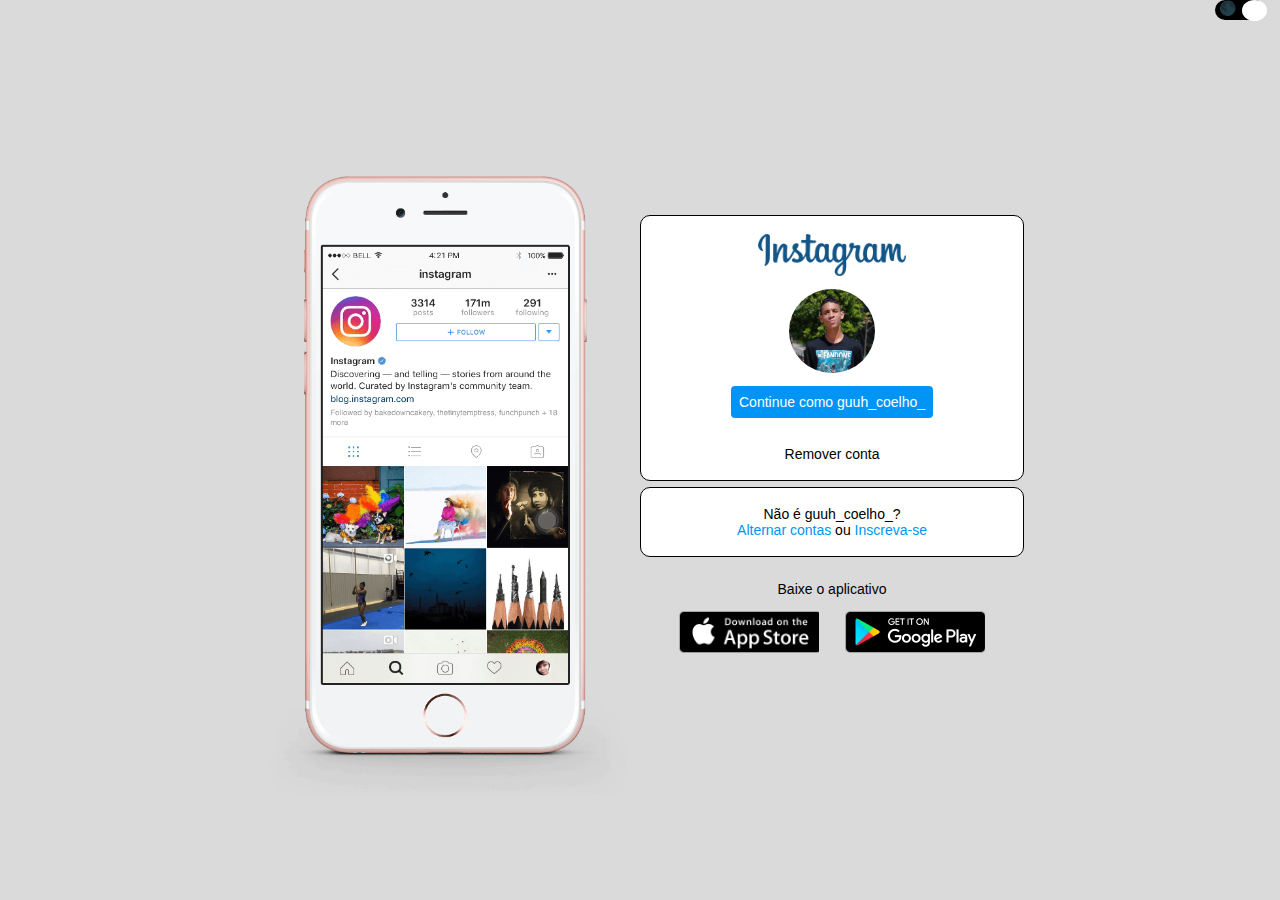
==== index.html @ 5b39984c "first-commit" ====
<!DOCTYPE html>
<html lang="pt-br" data-theme="light">
<head>    
    <link rel="stylesheet" type="text/css" href="style.css" media="screen" />
    <meta charset="UTF-8">
    <meta http-equiv="X-UA-Compatible" content="IE=edge">
    <meta name="viewport" content="width=device-width, initial-scale=1.0">
    <title>Instagram</title>
</head>
<body>
    <header> <!--Conf DarkMode-->
        <div class="theme">
            <label for="themeToggle" tabindex="0" class="darkMode">
                <input type="checkbox" id="themeToggle">
                <span class="dark">🌑</span>
                <span class="light">☀️</span>
                <span class="thumb"></span>
            </label>
        </div>
    </header>
    <div class="instagram-wrapper">
        <div class="instagram-phone">
            <img src="./img/instagram-celular.png" alt="celular">
        </div>
        <div class="instagram-continue">
            <div class="group">
                <img src="/img/instagram-logo-700x199.webp" class="instagram-logo" alt="instagram logo">
                <div class="profile-photo">
                    <img src="./img/perfil-instagram.jpg" alt="foto de perfil">
                </div>
                <a href="#" class="instagram-login">Continue como guuh_coelho_</a>
                <a href="#" class="instagram-logout">Remover conta</a>
            </div>
            <div class="group">
                <p class="not-account">Não é guuh_coelho_?</p>
                <p class="not-account">
                    <span class="link-blue">Alternar contas</span>
                    ou
                    <span class="link-blue">Inscreva-se</span>
                </p>
            </div>
            <div class="get-the-app">
                <p class="get-app">Baixe o aplicativo</p>
                <div class="download">
                    <a href="#" class="app-download"></a>
                    <a href="#" class="app-download"></a>
                </div>
            </div>
        </div>
    </div>
    <script src="script.js"></script>
</body>
</html>
---- style.css ----
*{ /*Reseta toda a página html*/
    padding: 0;
    margin: 0;
    box-sizing: border-box;
    text-decoration: none;
    font-family: sans-serif;
    font-size: 14px;
}

html[data-theme="light"]{
    --bg: #dadada;
    --bg-box: white;
    --color-text: black;
    --color-shadow: -4px -2px 4px 0px #ffff,
                    4px 2px 6px 0px #DFE4EA;
    --border: black;
}

html[data-theme="dark"]{
    --bg: #151515;
    --bg-box: #1c1919;
    --color-text: rgb(255, 255, 255);
    --color-shadow: -4px -2px 4px 0px rgba(255, 255, 255, 0.05),
                    4px 2px 6px 0px rgba(0, 0, 0, 0.5);
    --border: white;
}

body{
    background-color: var(--bg);
    color: var(--color-text);
    width: 100%;
    min-height: 100vh;
    margin: 0;
    padding: 0;
    display: flex;
    justify-content: center;
}

.instagram-wrapper{
    display: flex;
    align-items: center;
    justify-content: start;
    width: 60%;
    height: 100vh;
}

.instagram-phone{
    display: flex;
    align-items: center;
    justify-content: center;
    width: 50%;
}

.instagram-phone img{
    height: 50rem;
}

.instagram-continue{
    display: flex;
    align-items: center;
    justify-content: space-around;
    flex-direction: column;
    width: 50%;
    min-height: 34rem;
}

.group{
    display: flex;
    justify-content: space-between;
    align-items: center;
    flex-direction: column;
    background-color: var(--bg-box);
    color: var(--color-text);
    width: 100%;
    padding: 1.3rem 0;
    border: 1px solid var(--border);
    border-radius: 10px;
}

.group:nth-child(1){
    min-height: 19rem;
}

.instagram-logo{
    height: 3rem;
}

.profile-photo{
    display: flex;
    justify-content: center;
    border-radius: 50%;
    overflow: hidden;
}

.profile-photo img{
    height: 6rem;
}

.instagram-login{
    background-color: #0095f5;
    color: #ffffff;
    padding: 8px;
    border-radius: 4px;
}

.instagram-logout{
    color: var(--color-text);
    margin-top: 1rem;
}

.not-acount{
    color: rgb(160, 160, 160);
}

.link-blue{
    color: #0095f6;
}

.get-the-app{
    display: flex;
    flex-direction: column;
    align-items: center;
    width: 100%;
    padding: 1.3rem 0;
}

.download{
    display: flex;
    width: 100%;
    justify-content: space-evenly;
    align-items: center;
    padding: 1rem;
}

.app-download{
    height: 3rem;
    width: 10rem;
    background-size: cover;
}

.app-download:nth-child(1){
    background-image: url(/img/apple-button.png);
}

.app-download:nth-child(2){
    background-image: url(/img/googleplay-button.png);
}

/*media queries*/

@media(max-width: 1024px){
    .instagram-wrapper{
        width: 90%;
    }
}

@media(max-width: 650px){
    .instagram-wrapper{
        width: 90%;
    }
    .instagram-phone{
        display: none;
    }
    .instagram-continue{
        width: 90%;
    }
}

/*!Conf darkMode*/
.darkMode{
    z-index: 100;
    position: fixed;
    right: 15px;
    width: 50px;
    height: 20px;
    background: #000000;
    border-radius: 50px;
    display: -webkit-box;
    display: -webkit-flex;
    display: -ms-flexbox;
    display: flex;
    cursor: pointer;
}

.darkMode:focus-within .thumb{
    box-shadow: 0 0 5px 5px #ff6a00;
}

.darkMode .thumb {
    position: absolute;
    top: -0.15px;
    left: 1px;
    width: 25px;
    height: 21px;
    border-radius: 50%;
    background-color: #ffffff;
    box-sizing: border-box;
    -webkit-transition: all 0.5s cubic-bezier(0.23,1,0.32,1) 0ms;
    transition: all 0.5s cubic-bezier(0.23,1,0.32,1) 0ms;
    -webkit-transform: translateX(26px);
    -ms-transform: translateX(26px);
    transform: translateX(26px);
}

.darkMode span {
    width: 50%;
    text-align: center;
    pointer-events: none;
}
.darkMode input {
    display: none;
}
.darkMode input:not(:checked) ~ .dark {
    display: block;
}

.darkMode input:checked ~ .thumb {
    -webkit-transform: translateX(0);
    -ms-transform: translateX(0);
    transform: translateX(0);
}

data-styled.g3[id="darkMode"]{
    content: "darkMode,"
}
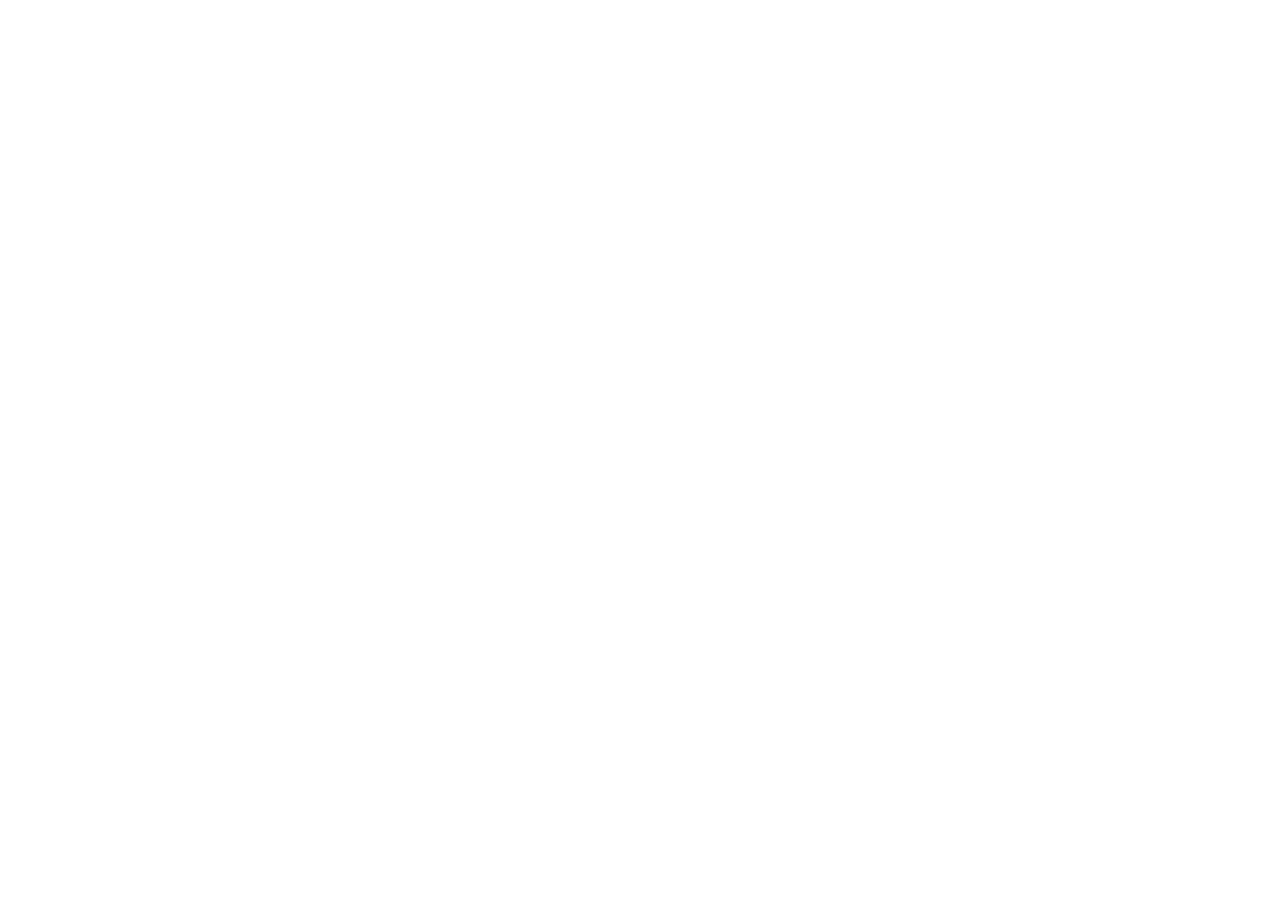
==== commit 91d9fd83: "third-commit" ====
--- a/index.html
+++ b/index.html
@@ -1,53 +1,12 @@
 <!DOCTYPE html>
-<html lang="pt-br" data-theme="light">
-<head>    
-    <link rel="stylesheet" type="text/css" href="style.css" media="screen" />
+<html lang="en">
+<head>
     <meta charset="UTF-8">
     <meta http-equiv="X-UA-Compatible" content="IE=edge">
     <meta name="viewport" content="width=device-width, initial-scale=1.0">
     <title>Instagram</title>
 </head>
 <body>
-    <header> <!--Conf DarkMode-->
-        <div class="theme">
-            <label for="themeToggle" tabindex="0" class="darkMode">
-                <input type="checkbox" id="themeToggle">
-                <span class="dark">🌑</span>
-                <span class="light">☀️</span>
-                <span class="thumb"></span>
-            </label>
-        </div>
-    </header>
-    <div class="instagram-wrapper">
-        <div class="instagram-phone">
-            <img src="./img/instagram-celular.png" alt="celular">
-        </div>
-        <div class="instagram-continue">
-            <div class="group">
-                <img src="/img/instagram-logo-700x199.webp" class="instagram-logo" alt="instagram logo">
-                <div class="profile-photo">
-                    <img src="./img/perfil-instagram.jpg" alt="foto de perfil">
-                </div>
-                <a href="#" class="instagram-login">Continue como guuh_coelho_</a>
-                <a href="#" class="instagram-logout">Remover conta</a>
-            </div>
-            <div class="group">
-                <p class="not-account">Não é guuh_coelho_?</p>
-                <p class="not-account">
-                    <span class="link-blue">Alternar contas</span>
-                    ou
-                    <span class="link-blue">Inscreva-se</span>
-                </p>
-            </div>
-            <div class="get-the-app">
-                <p class="get-app">Baixe o aplicativo</p>
-                <div class="download">
-                    <a href="#" class="app-download"></a>
-                    <a href="#" class="app-download"></a>
-                </div>
-            </div>
-        </div>
-    </div>
-    <script src="script.js"></script>
+    
 </body>
 </html>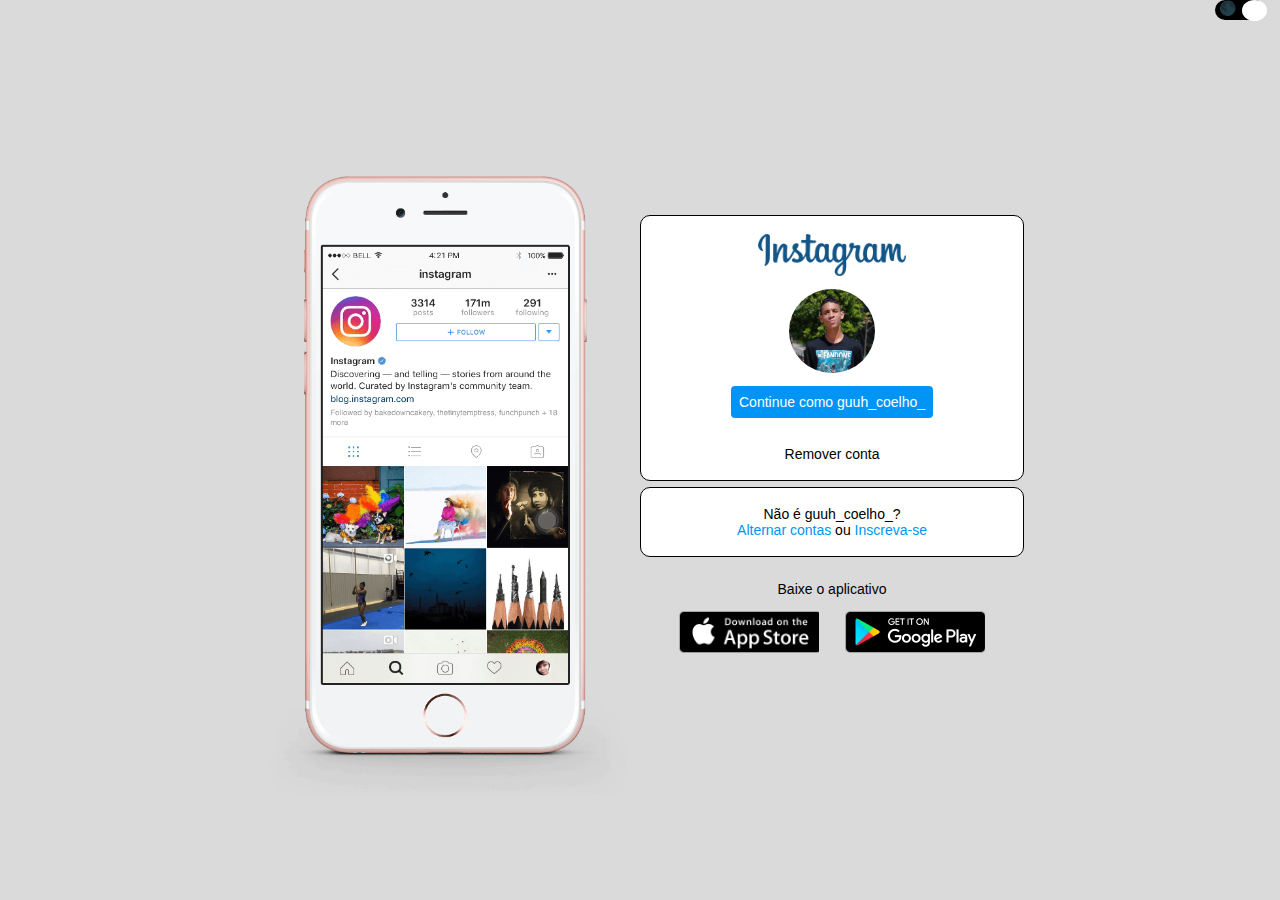
==== commit e99cf971: "Update index.html" ====
--- a/index.html
+++ b/index.html
@@ -1,12 +1,54 @@
 <!DOCTYPE html>
-<html lang="en">
-<head>
+<html lang="pt-br" data-theme="light">
+<head>    
+    <link rel="stylesheet" type="text/css" href="/css/styleLogin.css" media="screen" />
     <meta charset="UTF-8">
     <meta http-equiv="X-UA-Compatible" content="IE=edge">
     <meta name="viewport" content="width=device-width, initial-scale=1.0">
     <title>Instagram</title>
 </head>
 <body>
-    
+    <header> <!--Conf DarkMode-->
+        <div class="theme">
+            <label for="themeToggle" tabindex="0" class="darkMode">
+                <input type="checkbox" id="themeToggle">
+                <span class="dark">🌑</span>
+                <span class="light">☀️</span>
+                <span class="thumb"></span>
+            </label>
+        </div>
+    </header>
+    <!--Tela de Login-->
+    <div class="instagram-wrapper">
+        <div class="instagram-phone">
+            <img src="/img/instagram-celular.png" alt="celular">
+        </div>
+        <div class="instagram-continue">
+            <div class="group">
+                <img src="/img/instagram-logo-700x199.webp" class="instagram-logo" alt="instagram logo">
+                <div class="profile-photo">
+                    <img src="/img/perfil-instagram.jpg" alt="foto de perfil">
+                </div>
+                <a href="/index.html" class="instagram-login">Continue como guuh_coelho_</a>
+                <a href="#" class="instagram-logout">Remover conta</a>
+            </div>
+            <div class="group">
+                <p class="not-account">Não é guuh_coelho_?</p>
+                <p class="not-account">
+                    <span class="link-blue">Alternar contas</span>
+                    ou
+                    <span class="link-blue">Inscreva-se</span>
+                </p>
+            </div>
+            <div class="get-the-app">
+                <p class="get-app">Baixe o aplicativo</p>
+                <div class="download">
+                    <a href="#" class="app-download"></a>
+                    <a href="#" class="app-download"></a>
+                </div>
+            </div>
+        </div>
+    </div>
+    <script src="/JS/darkScript.js"></script>
 </body>
-</html>+</html>
--- a/css/styleLogin.css
+++ b/css/styleLogin.css
@@ -0,0 +1,225 @@
+*{ /*Reseta toda a página html*/
+    padding: 0;
+    margin: 0;
+    box-sizing: border-box;
+    text-decoration: none;
+    font-family: sans-serif;
+    font-size: 14px;
+}
+
+html[data-theme="light"]{
+    --bg: #dadada;
+    --bg-box: white;
+    --color-text: black;
+    --color-shadow: -4px -2px 4px 0px #ffff,
+                    4px 2px 6px 0px #DFE4EA;
+    --border: black;
+}
+
+html[data-theme="dark"]{
+    --bg: #151515;
+    --bg-box: #1c1919;
+    --color-text: rgb(255, 255, 255);
+    --color-shadow: -4px -2px 4px 0px rgba(255, 255, 255, 0.05),
+                    4px 2px 6px 0px rgba(0, 0, 0, 0.5);
+    --border: white;
+}
+
+body{
+    background-color: var(--bg);
+    color: var(--color-text);
+    width: 100%;
+    min-height: 100vh;
+    margin: 0;
+    padding: 0;
+    display: flex;
+    justify-content: center;
+}
+
+.instagram-wrapper{
+    display: flex;
+    align-items: center;
+    justify-content: start;
+    width: 60%;
+    height: 100vh;
+}
+
+.instagram-phone{
+    display: flex;
+    align-items: center;
+    justify-content: center;
+    width: 50%;
+}
+
+.instagram-phone img{
+    height: 50rem;
+}
+
+.instagram-continue{
+    display: flex;
+    align-items: center;
+    justify-content: space-around;
+    flex-direction: column;
+    width: 50%;
+    min-height: 34rem;
+}
+
+.group{
+    display: flex;
+    justify-content: space-between;
+    align-items: center;
+    flex-direction: column;
+    background-color: var(--bg-box);
+    color: var(--color-text);
+    width: 100%;
+    padding: 1.3rem 0;
+    border: 1px solid var(--border);
+    border-radius: 10px;
+}
+
+.group:nth-child(1){
+    min-height: 19rem;
+}
+
+.instagram-logo{
+    height: 3rem;
+}
+
+.profile-photo{
+    display: flex;
+    justify-content: center;
+    border-radius: 50%;
+    overflow: hidden;
+}
+
+.profile-photo img{
+    height: 6rem;
+}
+
+.instagram-login{
+    background-color: #0095f5;
+    color: #ffffff;
+    padding: 8px;
+    border-radius: 4px;
+}
+
+.instagram-logout{
+    color: var(--color-text);
+    margin-top: 1rem;
+}
+
+.not-acount{
+    color: rgb(160, 160, 160);
+}
+
+.link-blue{
+    color: #0095f6;
+}
+
+.get-the-app{
+    display: flex;
+    flex-direction: column;
+    align-items: center;
+    width: 100%;
+    padding: 1.3rem 0;
+}
+
+.download{
+    display: flex;
+    width: 100%;
+    justify-content: space-evenly;
+    align-items: center;
+    padding: 1rem;
+}
+
+.app-download{
+    height: 3rem;
+    width: 10rem;
+    background-size: cover;
+}
+
+.app-download:nth-child(1){
+    background-image: url(/img/apple-button.png);
+}
+
+.app-download:nth-child(2){
+    background-image: url(/img/googleplay-button.png);
+}
+
+/*media queries*/
+
+@media(max-width: 1024px){
+    .instagram-wrapper{
+        width: 90%;
+    }
+}
+
+@media(max-width: 650px){
+    .instagram-wrapper{
+        width: 90%;
+    }
+    .instagram-phone{
+        display: none;
+    }
+    .instagram-continue{
+        width: 90%;
+    }
+}
+
+/*!Conf darkMode*/
+.darkMode{
+    z-index: 100;
+    position: fixed;
+    right: 15px;
+    width: 50px;
+    height: 20px;
+    background: #000000;
+    border-radius: 50px;
+    display: -webkit-box;
+    display: -webkit-flex;
+    display: -ms-flexbox;
+    display: flex;
+    cursor: pointer;
+}
+
+.darkMode:focus-within .thumb{
+    box-shadow: 0 0 5px 5px #ff6a00;
+}
+
+.darkMode .thumb {
+    position: absolute;
+    top: -0.15px;
+    left: 1px;
+    width: 25px;
+    height: 21px;
+    border-radius: 50%;
+    background-color: #ffffff;
+    box-sizing: border-box;
+    -webkit-transition: all 0.5s cubic-bezier(0.23,1,0.32,1) 0ms;
+    transition: all 0.5s cubic-bezier(0.23,1,0.32,1) 0ms;
+    -webkit-transform: translateX(26px);
+    -ms-transform: translateX(26px);
+    transform: translateX(26px);
+}
+
+.darkMode span {
+    width: 50%;
+    text-align: center;
+    pointer-events: none;
+}
+.darkMode input {
+    display: none;
+}
+.darkMode input:not(:checked) ~ .dark {
+    display: block;
+}
+
+.darkMode input:checked ~ .thumb {
+    -webkit-transform: translateX(0);
+    -ms-transform: translateX(0);
+    transform: translateX(0);
+}
+
+data-styled.g3[id="darkMode"]{
+    content: "darkMode,"
+}